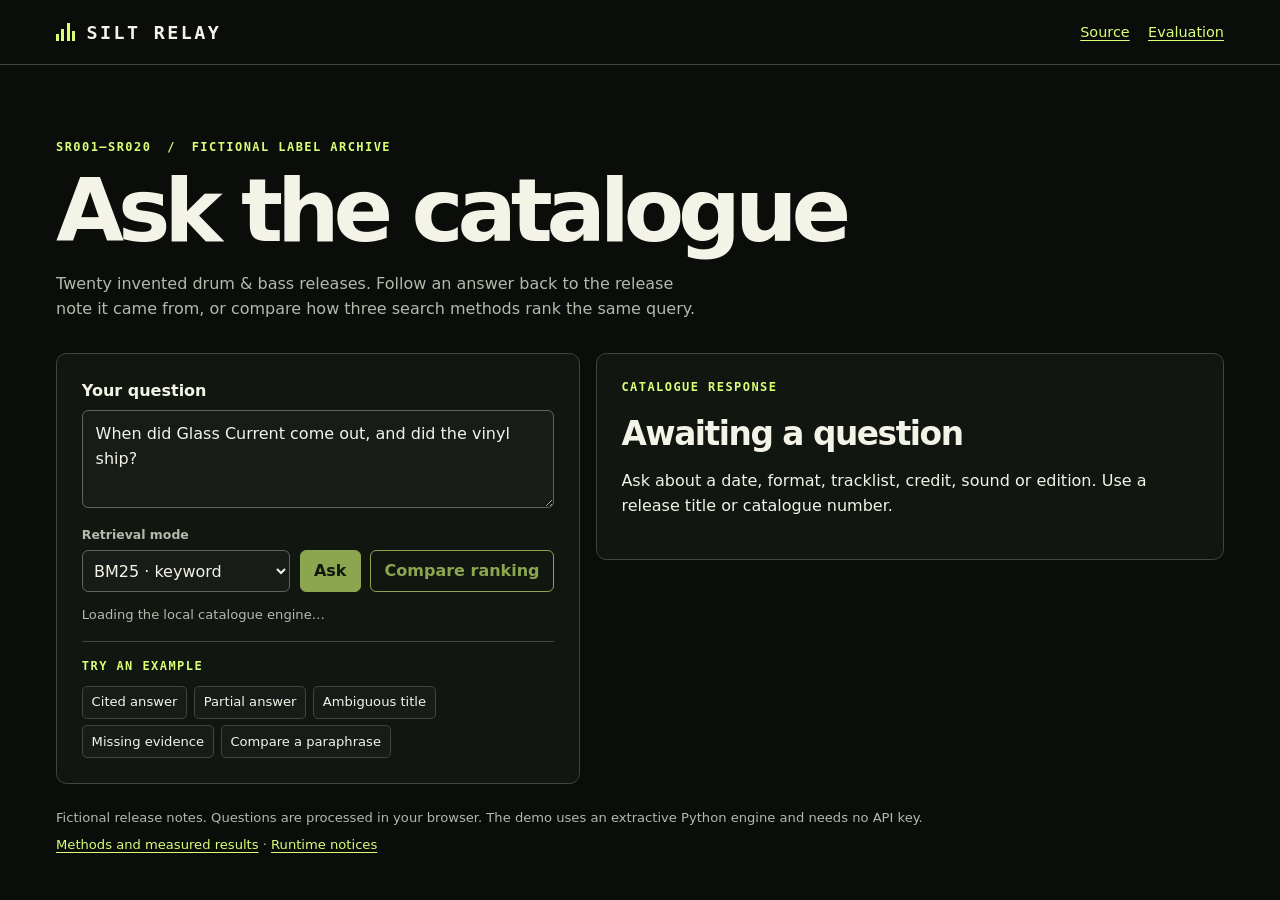
==== index.html @ 875d780d "Deploy Silt Relay from bfd548f" ====
<!doctype html>
<html lang="en-GB">
<head>
  <meta charset="utf-8">
  <meta name="viewport" content="width=device-width, initial-scale=1">
  <meta name="description" content="Search 20 fictional drum &amp; bass release notes and inspect the evidence behind each answer.">
  <title>Silt Relay · Catalogue reader</title>
  <link rel="icon" href="icon.svg" type="image/svg+xml">
  <link rel="stylesheet" href="style.css">
  <script type="module" src="app.js"></script>
</head>
<body>
  <a class="skip" href="#reader">Skip to the catalogue reader</a>
  <header class="masthead">
    <div class="frame masthead-inner">
      <div class="wordmark"><span class="mark" aria-hidden="true"><i></i><i></i><i></i><i></i></span>SILT RELAY</div>
      <nav aria-label="Project links">
        <a href="https://github.com/OccultScientist/silt-relay">Source</a>
        <a href="https://github.com/OccultScientist/silt-relay/blob/main/reports/evaluation.json">Evaluation</a>
      </nav>
    </div>
  </header>
  <main class="frame" id="reader">
    <section class="intro" aria-labelledby="title">
      <p class="eyebrow">SR001–SR020 <span aria-hidden="true">/</span> Fictional label archive</p>
      <h1 id="title">Ask the catalogue</h1>
      <p>Twenty invented drum &amp; bass releases. Follow an answer back to the release note it came from, or compare how three search methods rank the same query.</p>
    </section>

    <section class="workbench" aria-label="Catalogue question and results">
      <div class="panel query">
        <form id="question-form">
          <label for="question">Your question</label>
          <textarea id="question" rows="3" maxlength="400" required spellcheck="false">When did Glass Current come out, and did the vinyl ship?</textarea>
          <div class="controls">
            <div class="select-field">
              <label for="mode">Retrieval mode</label>
              <select id="mode">
                <option value="bm25">BM25 · keyword</option>
                <option value="semantic">GloVe · semantic</option>
                <option value="hybrid">Hybrid · rank fusion</option>
              </select>
            </div>
            <button type="submit" id="ask" value="answer" disabled>Ask</button>
            <button type="submit" id="compare" class="secondary" value="compare" disabled>Compare ranking</button>
          </div>
          <p id="status" class="status" role="status">Loading the local catalogue engine…</p>
          <noscript><p>Enable JavaScript to run the catalogue in your browser, or use the Python CLI from the source repository.</p></noscript>
        </form>
        <div class="examples" aria-label="Example questions">
          <span class="eyebrow">Try an example</span>
          <button class="chip" type="button" data-example="When did SR004 come out?">Cited answer</button>
          <button class="chip" type="button" data-example="When did Glass Current come out, and did the vinyl ship?">Partial answer</button>
          <button class="chip" type="button" data-example="What format was Basin Window?">Ambiguous title</button>
          <button class="chip" type="button" data-example="How many copies did SR004 sell?">Missing evidence</button>
          <button class="chip" type="button" data-example="horns and echoes" data-compare>Compare a paraphrase</button>
        </div>
      </div>
      <section id="results" class="panel results" aria-labelledby="result-title" aria-busy="true">
        <p class="eyebrow">Catalogue response</p>
        <h2 id="result-title" tabindex="-1">Awaiting a question</h2>
        <div id="response"><p>Ask about a date, format, tracklist, credit, sound or edition. Use a release title or catalogue number.</p></div>
      </section>
    </section>
    <footer>
      <p>Fictional release notes. Questions are processed in your browser. The demo uses an extractive Python engine and needs no API key.</p>
      <p><a href="https://github.com/OccultScientist/silt-relay/blob/main/README.md#evaluation">Methods and measured results</a> · <a href="runtime/NOTICE.txt">Runtime notices</a></p>
    </footer>
  </main>
</body>
</html>
---- style.css ----
:root {
  color-scheme: dark;
  --ink: #f3f3e8;
  --muted: #b4b9ac;
  --field: #181c18;
  --panel: #111611;
  --line: #40483d;
  --accent: #d8ff77;
  --highlight: #8de0ca;
  --mono: ui-monospace, SFMono-Regular, Consolas, monospace;
  font-family: system-ui, -apple-system, sans-serif;
}
* { box-sizing: border-box; }
body { margin: 0; color: var(--ink); background: #0a0d0a; line-height: 1.55; }
a { color: var(--accent); text-underline-offset: .2em; }
a:focus-visible, button:focus-visible, select:focus-visible, textarea:focus-visible, summary:focus-visible {
  outline: 2px solid var(--highlight);
  outline-offset: 3px;
}
.skip { position: absolute; left: .75rem; top: -5rem; background: var(--panel); padding: .5rem; }
.skip:focus { top: .75rem; z-index: 1; }
.frame { width: min(100% - 2.5rem, 73rem); margin-inline: auto; }
.masthead { border-bottom: 1px solid var(--line); }
.masthead-inner { display: flex; justify-content: space-between; align-items: center; min-height: 4rem; gap: 1rem; }
.wordmark { font: 800 1.15rem var(--mono); letter-spacing: .13em; display: flex; gap: .7rem; align-items: center; }
.mark { display: flex; align-items: end; gap: .15rem; height: 1.12rem; }
.mark i { display: block; width: .19rem; height: 100%; background: var(--accent); }
.mark i:nth-child(1) { height: 38%; }
.mark i:nth-child(2) { height: 68%; }
.mark i:nth-child(4) { height: 55%; }
nav { display: flex; gap: 1.15rem; font-size: .9rem; }
.intro { padding: clamp(2rem, 6vw, 4.6rem) 0 2rem; }
.eyebrow { color: var(--accent); font: 650 .75rem/1.45 var(--mono); text-transform: uppercase; letter-spacing: .12em; }
.intro .eyebrow span { padding-inline: .45rem; }
h1, h2, h3, p { margin-top: 0; }
h1 { font-size: clamp(2.7rem, 7.5vw, 5.5rem); line-height: .98; letter-spacing: -.07em; margin-bottom: 1.1rem; }
.intro > p:last-child { color: var(--muted); max-width: 40rem; margin-bottom: 0; }
.workbench { display: grid; grid-template-columns: minmax(0, 1fr) minmax(0, 1.2fr); gap: 1rem; align-items: start; }
.panel { min-width: 0; background: var(--panel); border: 1px solid var(--line); border-radius: .65rem; padding: clamp(1rem, 3vw, 1.55rem); }
label { display: block; font-weight: 650; margin-bottom: .35rem; }
textarea, select, button { font: inherit; }
textarea, select { color: var(--ink); background: var(--field); border: 1px solid #5c6758; border-radius: .38rem; }
textarea { width: 100%; resize: vertical; min-height: 5.7rem; padding: .7rem .8rem; }
.controls { display: flex; flex-wrap: wrap; align-items: end; gap: .6rem; margin-top: .55rem; }
.select-field { flex: 1 1 9rem; }
.select-field label { font-size: .78rem; color: var(--muted); }
select { width: 100%; min-height: 2.65rem; padding: .35rem .45rem; }
button { cursor: pointer; }
.controls button { border: 1px solid var(--accent); min-height: 2.65rem; padding: .42rem .83rem; border-radius: .38rem; background: var(--accent); color: #12180a; font-weight: 750; }
.controls .secondary { background: transparent; color: var(--accent); }
button:disabled { opacity: .62; cursor: wait; }
.status { color: var(--muted); font-size: .82rem; margin: .8rem 0 0; }
.examples { display: flex; flex-wrap: wrap; gap: .42rem; padding-top: 1rem; margin-top: 1rem; border-top: 1px solid var(--line); }
.examples .eyebrow { flex-basis: 100%; margin-bottom: .2rem; }
.chip, .cite { border: 1px solid var(--line); background: var(--field); color: var(--ink); padding: .33rem .55rem; border-radius: .3rem; font-size: .82rem; }
.chip:hover, .cite:hover { border-color: var(--accent); }
.results h2 { margin: 0 0 .6rem; font-size: clamp(1.4rem, 4vw, 2.05rem); letter-spacing: -.045em; }
.results h3 { font-size: 1rem; margin: 1rem 0 .35rem; }
.results p, .results li { overflow-wrap: anywhere; }
.claims { list-style: none; padding: 0; margin: .75rem 0 1.2rem; }
.claims li + li { margin-top: .8rem; }
blockquote { margin: .35rem 0; border-left: 2px solid var(--accent); padding-left: .75rem; }
.cite { color: var(--highlight); font-family: var(--mono); }
details { padding: .55rem 0; border-top: 1px solid var(--line); }
summary { cursor: pointer; font-weight: 650; overflow-wrap: anywhere; }
details > p { margin: .48rem 0 0; color: var(--muted); }
.source-code { color: var(--highlight); font: .8rem var(--mono); }
.unanswered { margin: .75rem 0; padding-left: 1.2rem; color: var(--muted); }
.choices { display: grid; gap: .4rem; }
.choices button { text-align: left; }
.rankings { display: grid; gap: .5rem; }
.rankings ol { margin: .5rem 0; padding-left: 1.5rem; }
.rankings li + li { margin-top: .3rem; }
footer { display: flex; justify-content: space-between; flex-wrap: wrap; gap: .4rem 1.25rem; color: var(--muted); font-size: .82rem; padding: 1.5rem 0 2.5rem; }
footer p { margin: 0; }
@media (max-width: 780px) { .workbench { grid-template-columns: 1fr; } }
@media (max-width: 390px) { .frame { width: calc(100% - 1.4rem); } nav { gap: .7rem; } }
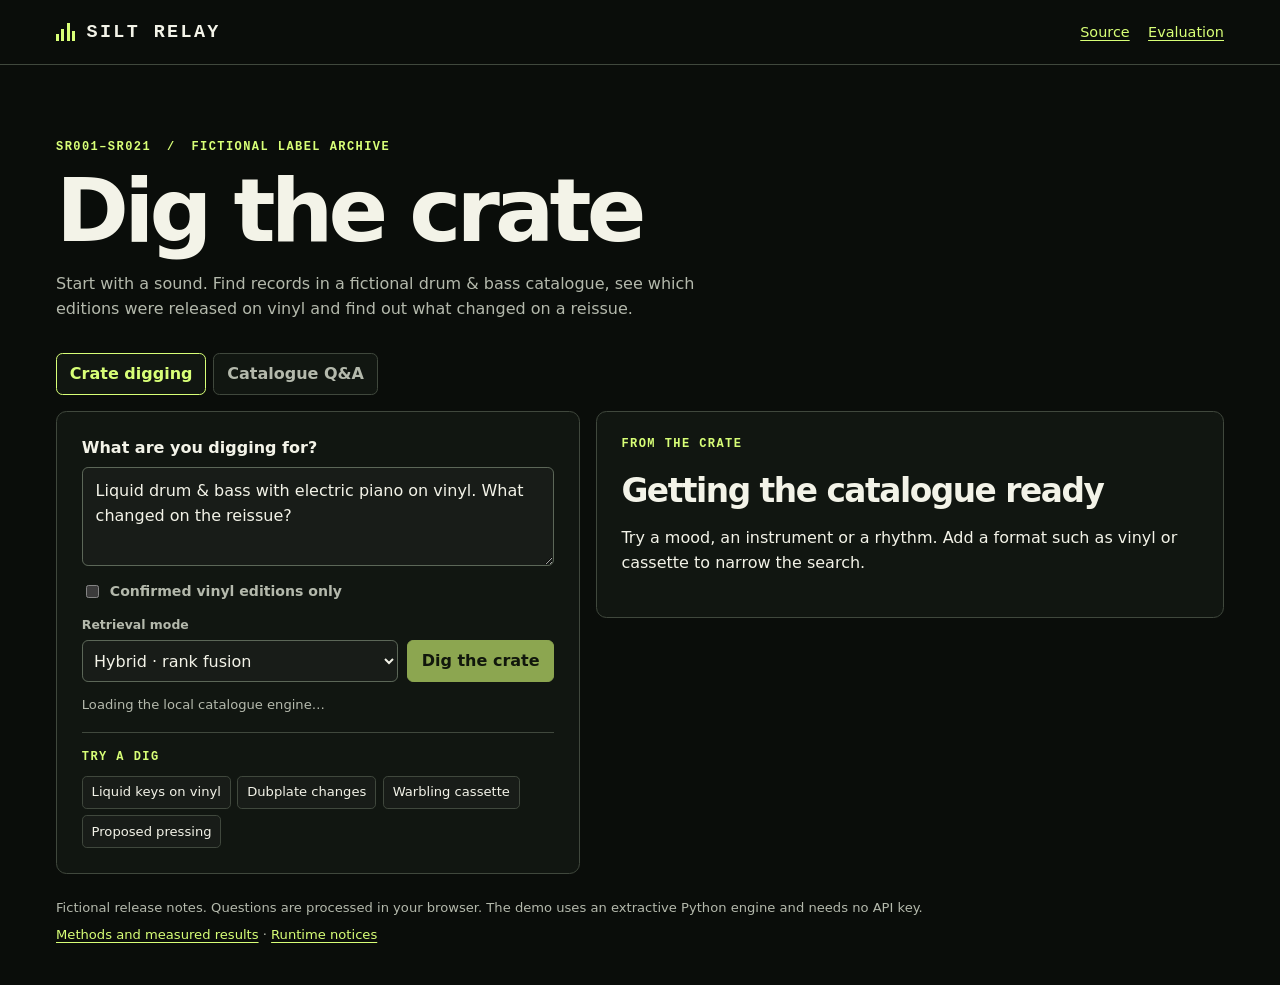
==== commit ff4671db: "Deploy Silt Relay from de03145" ====
--- a/index.html
+++ b/index.html
@@ -3,11 +3,11 @@
 <head>
   <meta charset="utf-8">
   <meta name="viewport" content="width=device-width, initial-scale=1">
-  <meta name="description" content="Search 20 fictional drum &amp; bass release notes and inspect the evidence behind each answer.">
-  <title>Silt Relay · Catalogue reader</title>
+  <meta name="description" content="Dig through a fictional drum &amp; bass catalogue by sound. Compare editions and open the release notes behind each match.">
+  <title>Silt Relay · Dig the crate</title>
   <link rel="icon" href="icon.svg" type="image/svg+xml">
-  <link rel="stylesheet" href="style.css">
-  <script type="module" src="app.js"></script>
+  <link rel="stylesheet" href="style.css?v=crate">
+  <script type="module" src="app.js?v=crate"></script>
 </head>
 <body>
   <a class="skip" href="#reader">Skip to the catalogue reader</a>
@@ -16,38 +16,51 @@
       <div class="wordmark"><span class="mark" aria-hidden="true"><i></i><i></i><i></i><i></i></span>SILT RELAY</div>
       <nav aria-label="Project links">
         <a href="https://github.com/OccultScientist/silt-relay">Source</a>
-        <a href="https://github.com/OccultScientist/silt-relay/blob/main/reports/evaluation.json">Evaluation</a>
+        <a href="https://github.com/OccultScientist/silt-relay/blob/main/reports/discovery.json">Evaluation</a>
       </nav>
     </div>
   </header>
   <main class="frame" id="reader">
     <section class="intro" aria-labelledby="title">
-      <p class="eyebrow">SR001–SR020 <span aria-hidden="true">/</span> Fictional label archive</p>
-      <h1 id="title">Ask the catalogue</h1>
-      <p>Twenty invented drum &amp; bass releases. Follow an answer back to the release note it came from, or compare how three search methods rank the same query.</p>
+      <p class="eyebrow">SR001–SR021 <span aria-hidden="true">/</span> Fictional label archive</p>
+      <h1 id="title">Dig the crate</h1>
+      <p>Start with a sound. Find records in a fictional drum &amp; bass catalogue, see which editions were released on vinyl and find out what changed on a reissue.</p>
     </section>
 
-    <section class="workbench" aria-label="Catalogue question and results">
+    <div class="view-switch" role="group" aria-label="Catalogue tools">
+      <button type="button" data-view="dig" aria-pressed="true">Crate digging</button>
+      <button type="button" data-view="ask" aria-pressed="false">Catalogue Q&amp;A</button>
+    </div>
+    <section class="workbench" aria-label="Catalogue search and results">
       <div class="panel query">
         <form id="question-form">
-          <label for="question">Your question</label>
-          <textarea id="question" rows="3" maxlength="400" required spellcheck="false">When did Glass Current come out, and did the vinyl ship?</textarea>
+          <label for="question" id="question-label">What are you digging for?</label>
+          <textarea id="question" rows="3" maxlength="400" required spellcheck="false">Liquid drum &amp; bass with electric piano on vinyl. What changed on the reissue?</textarea>
+          <label class="check" id="vinyl-option"><input type="checkbox" id="vinyl-only"> Confirmed vinyl editions only</label>
           <div class="controls">
             <div class="select-field">
               <label for="mode">Retrieval mode</label>
               <select id="mode">
                 <option value="bm25">BM25 · keyword</option>
                 <option value="semantic">GloVe · semantic</option>
-                <option value="hybrid">Hybrid · rank fusion</option>
+                <option value="hybrid" selected>Hybrid · rank fusion</option>
               </select>
             </div>
-            <button type="submit" id="ask" value="answer" disabled>Ask</button>
-            <button type="submit" id="compare" class="secondary" value="compare" disabled>Compare ranking</button>
+            <button type="submit" id="dig" value="dig" disabled>Dig the crate</button>
+            <button type="submit" id="ask" value="answer" disabled hidden>Ask</button>
+            <button type="submit" id="compare" class="secondary" value="compare" disabled hidden>Compare ranking</button>
           </div>
           <p id="status" class="status" role="status">Loading the local catalogue engine…</p>
           <noscript><p>Enable JavaScript to run the catalogue in your browser, or use the Python CLI from the source repository.</p></noscript>
         </form>
-        <div class="examples" aria-label="Example questions">
+        <div class="examples" id="dig-examples" aria-label="Discovery examples">
+          <span class="eyebrow">Try a dig</span>
+          <button class="chip" type="button" data-example="Liquid drum &amp; bass with electric piano on vinyl. What changed on the reissue?">Liquid keys on vinyl</button>
+          <button class="chip" type="button" data-example="Dub chords and rounded bass on vinyl. What tracks were added?">Dubplate changes</button>
+          <button class="chip" type="button" data-example="Warbling chords on cassette">Warbling cassette</button>
+          <button class="chip" type="button" data-example="Pitched-down bell on vinyl">Proposed pressing</button>
+        </div>
+        <div class="examples" id="ask-examples" aria-label="Example questions" hidden>
           <span class="eyebrow">Try an example</span>
           <button class="chip" type="button" data-example="When did SR004 come out?">Cited answer</button>
           <button class="chip" type="button" data-example="When did Glass Current come out, and did the vinyl ship?">Partial answer</button>
@@ -57,14 +70,14 @@
         </div>
       </div>
       <section id="results" class="panel results" aria-labelledby="result-title" aria-busy="true">
-        <p class="eyebrow">Catalogue response</p>
-        <h2 id="result-title" tabindex="-1">Awaiting a question</h2>
-        <div id="response"><p>Ask about a date, format, tracklist, credit, sound or edition. Use a release title or catalogue number.</p></div>
+        <p class="eyebrow" id="result-label">From the crate</p>
+        <h2 id="result-title" tabindex="-1">Getting the catalogue ready</h2>
+        <div id="response"><p>Try a mood, an instrument or a rhythm. Add a format such as vinyl or cassette to narrow the search.</p></div>
       </section>
     </section>
     <footer>
       <p>Fictional release notes. Questions are processed in your browser. The demo uses an extractive Python engine and needs no API key.</p>
-      <p><a href="https://github.com/OccultScientist/silt-relay/blob/main/README.md#evaluation">Methods and measured results</a> · <a href="runtime/NOTICE.txt">Runtime notices</a></p>
+      <p><a href="https://github.com/OccultScientist/silt-relay/blob/main/README.md#discovery-evaluation">Methods and measured results</a> · <a href="runtime/NOTICE.txt">Runtime notices</a></p>
     </footer>
   </main>
 </body>
--- a/style.css
+++ b/style.css
@@ -75,3 +75,31 @@
 footer p { margin: 0; }
 @media (max-width: 780px) { .workbench { grid-template-columns: 1fr; } }
 @media (max-width: 390px) { .frame { width: calc(100% - 1.4rem); } nav { gap: .7rem; } }
+
+[hidden] { display: none !important; }
+h1 { letter-spacing: -.055em; }
+.view-switch { display: flex; flex-wrap: wrap; gap: .45rem; margin: 0 0 1rem; }
+.view-switch button {
+  border: 1px solid var(--line); border-radius: .4rem; color: var(--muted);
+  background: var(--panel); padding: .45rem .8rem; font-weight: 650;
+}
+.view-switch button[aria-pressed="true"] { border-color: var(--accent); color: var(--accent); }
+.check { display: flex; align-items: center; gap: .5rem; color: var(--muted); margin: .45rem 0 .8rem; font-size: .88rem; }
+.check input { accent-color: var(--accent); }
+.dig-criteria { color: var(--muted); font-size: .87rem; margin-bottom: .55rem; }
+.crate-stack { display: grid; gap: .9rem; margin-top: .9rem; }
+.crate-record { border: 1px solid var(--line); border-radius: .45rem; padding: 1rem; background: #151b14; }
+.crate-record .eyebrow { margin-bottom: .27rem; }
+.crate-record h3 { font-size: 1.32rem; letter-spacing: -.035em; margin-top: 0; }
+.crate-record h4 { margin: .7rem 0 .32rem; font-size: .9rem; }
+.release-note summary { font-size: .87rem; }
+.release-note .source-code { white-space: nowrap; }
+.edition-comparison > summary { color: var(--accent); }
+.edition-changes { background: var(--field); padding: .4rem .8rem; margin: .5rem 0; border-left: 2px solid var(--accent); }
+.edition-changes p { font-size: .9rem; margin-bottom: .35rem; }
+.edition-grid { display: grid; grid-template-columns: repeat(2, minmax(0, 1fr)); gap: .6rem; margin-bottom: .45rem; }
+.edition { min-width: 0; padding: .45rem .6rem; border: 1px solid var(--line); border-radius: .3rem; }
+.edition > p { font-size: .86rem; margin: 0 0 .5rem; }
+.proposal { border-color: #6c6248; }
+.proposal .eyebrow { color: #e5ce89; }
+@media (max-width: 520px) { .edition-grid { grid-template-columns: 1fr; } }
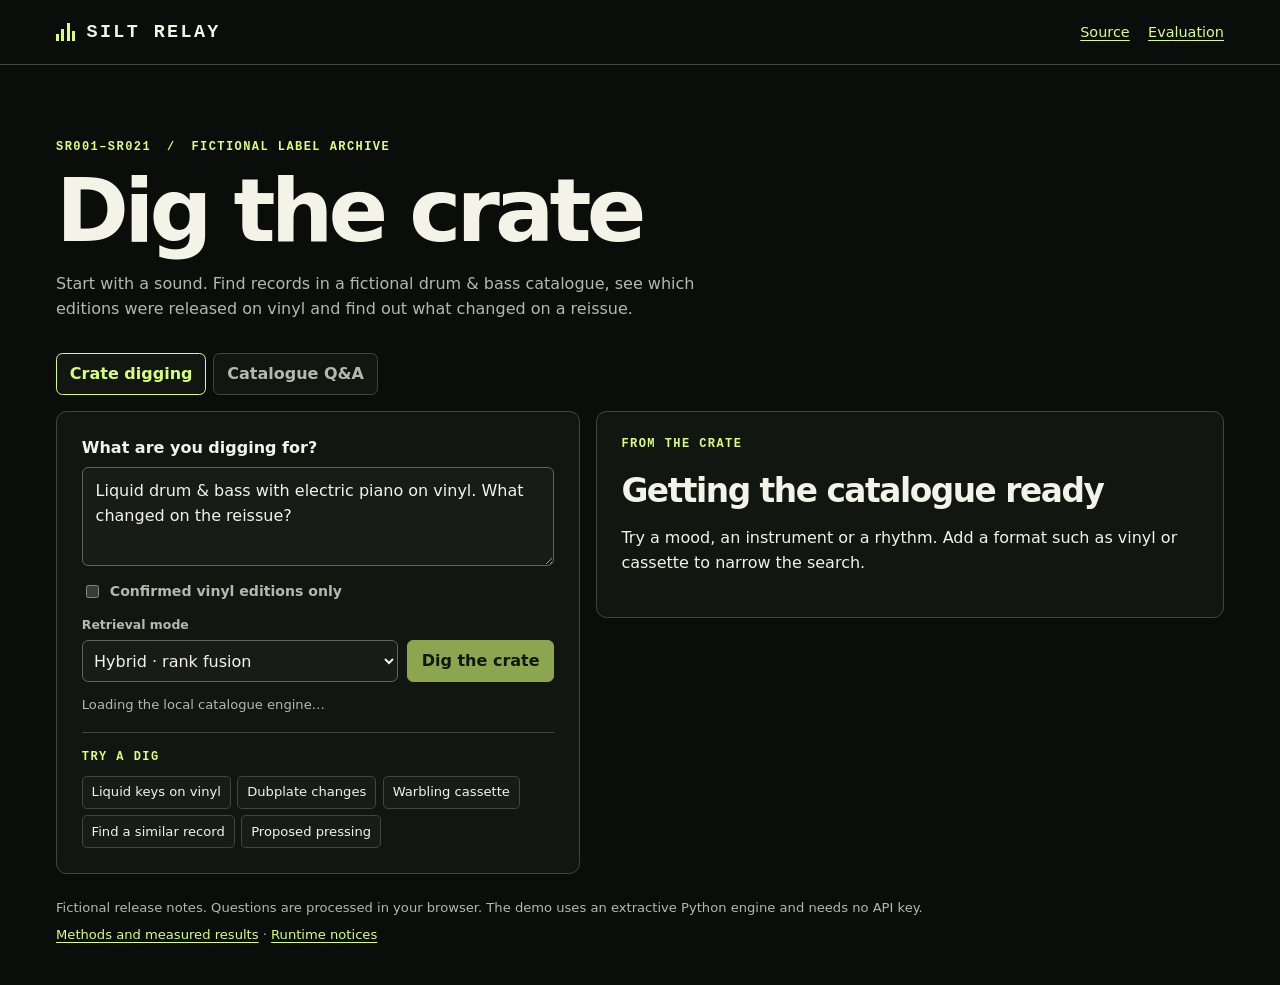
==== commit 1b18e90b: "Deploy Silt Relay from 86b9de0" ====
--- a/index.html
+++ b/index.html
@@ -6,8 +6,8 @@
   <meta name="description" content="Dig through a fictional drum &amp; bass catalogue by sound. Compare editions and open the release notes behind each match.">
   <title>Silt Relay · Dig the crate</title>
   <link rel="icon" href="icon.svg" type="image/svg+xml">
-  <link rel="stylesheet" href="style.css?v=crate">
-  <script type="module" src="app.js?v=crate"></script>
+  <link rel="stylesheet" href="style.css?v=scope">
+  <script type="module" src="app.js?v=scope"></script>
 </head>
 <body>
   <a class="skip" href="#reader">Skip to the catalogue reader</a>
@@ -58,6 +58,7 @@
           <button class="chip" type="button" data-example="Liquid drum &amp; bass with electric piano on vinyl. What changed on the reissue?">Liquid keys on vinyl</button>
           <button class="chip" type="button" data-example="Dub chords and rounded bass on vinyl. What tracks were added?">Dubplate changes</button>
           <button class="chip" type="button" data-example="Warbling chords on cassette">Warbling cassette</button>
+          <button class="chip" type="button" data-example="Which records sound like Basin Window?">Find a similar record</button>
           <button class="chip" type="button" data-example="Pitched-down bell on vinyl">Proposed pressing</button>
         </div>
         <div class="examples" id="ask-examples" aria-label="Example questions" hidden>
